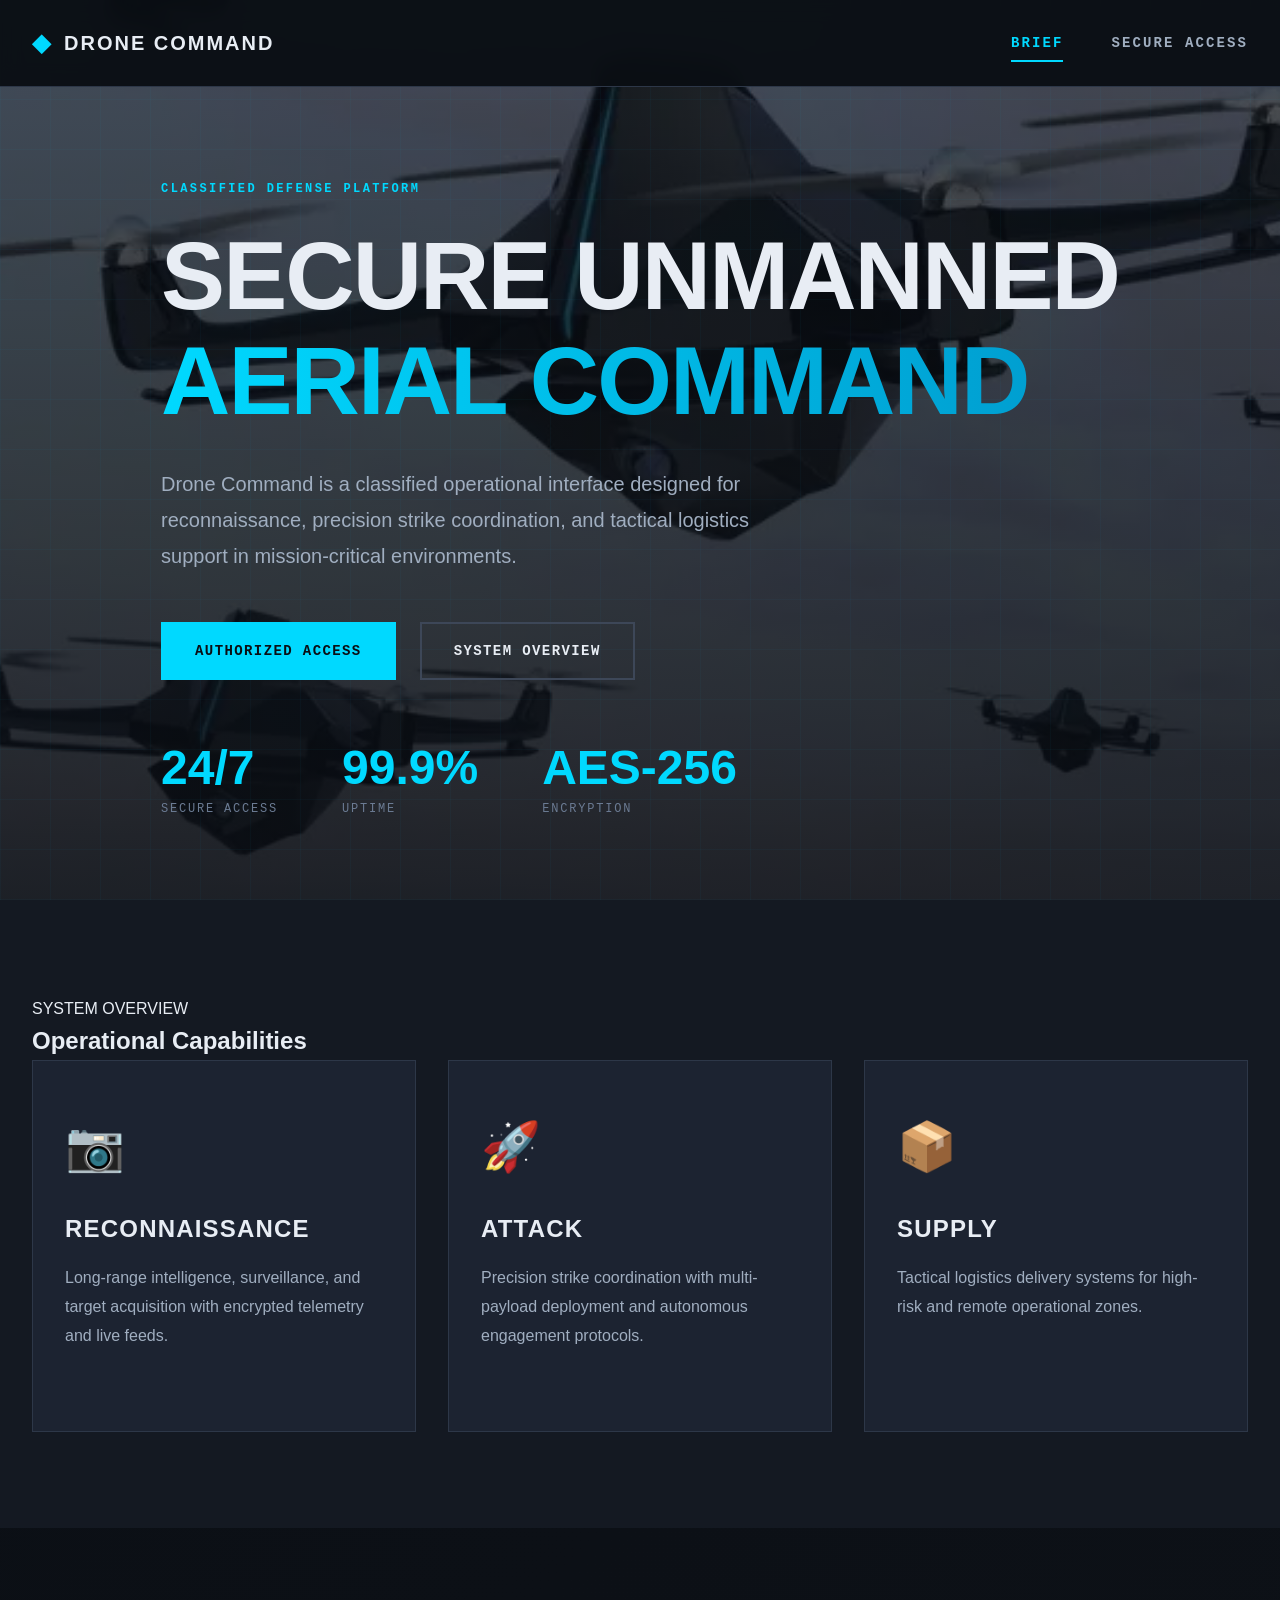
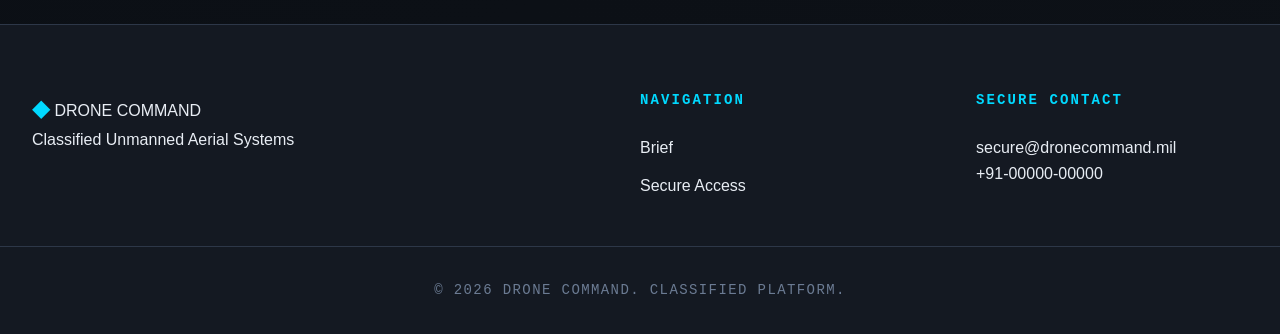
==== html/index.html @ 901214d2 "Intial UI/UX Design commit" ====
<!DOCTYPE html>
<html lang="en">
<head>
  <meta charset="UTF-8">
  <title>DRONE COMMAND – Military Drone Solutions</title>
  <link rel="stylesheet" href="../css/theme.css">
  <link rel="stylesheet" href="../css/home.css">

  <!-- Protection: redirect if not logged in -->
  <script>
    if (localStorage.getItem("isLoggedIn") !== "true") {
      window.location.replace("brief.html");
    }
  </script>
</head>
<body class="home-page">

<header class="main-nav">
  <div class="nav-container">
    <div class="logo">
      <span class="logo-icon">◆</span>
      <span class="logo-text">DRONE COMMAND</span>
    </div>
    <nav class="nav-links">
      <a href="index.html" class="active">HOME</a>
      <a href="recon.html">RECON</a>
      <a href="attack.html">ATTACK</a>
      <a href="supply.html">SUPPLY</a>
      <a href="#" class="logout" id="logoutBtn">LOGOUT</a>
    </nav>
  </div>
</header>

<section class="hero">
  <div class="hero-grid"></div>
  <div class="hero-content">
    <div class="hero-label"><br>ADVANCED UNMANNED SYSTEMS</div>
    <h1 class="hero-title">
      <span class="title-line">NEXT GENERATION</span>
      <span class="title-line highlight">AERIAL OPERATIONS</span>
    </h1>
    <p class="hero-subtitle">
      Strategic unmanned aerial systems engineered for reconnaissance,
      precision strike, and tactical logistics in critical operations.
    </p>
    <div class="hero-cta">
      <a href="recon.html" class="btn btn-primary">RECON SYSTEMS</a>
      <a href="attack.html" class="btn btn-secondary">ATTACK SYSTEMS</a>
    </div>
  </div>

  <div class="hero-stats">
    <div class="stat-item">
      <div class="stat-number">24/7</div>
      <div class="stat-label">OPERATIONAL</div>
    </div>
    <div class="stat-item">
      <div class="stat-number">98%</div>
      <div class="stat-label">MISSION SUCCESS</div>
    </div>
    <div class="stat-item">
      <div class="stat-number">50+</div>
      <div class="stat-label">ACTIVE UNITS</div>
    </div>
  </div>
</section>

<section class="capabilities">
  <div class="container">
    <div class="section-header">
      <div class="section-label">CORE CAPABILITIES</div>
      <h2 class="section-title">Mission-Critical Systems</h2>
    </div>

    <div class="capabilities-grid">
      <div class="capability-card">
        <div class="card-icon">📷</div>
        <h3 class="card-title">RECONNAISSANCE</h3>
        <p class="card-desc">
          Advanced surveillance and intelligence gathering with real-time data transmission.
        </p>
        <a href="recon.html" class="card-link">VIEW SYSTEMS →</a>
      </div>

      <div class="capability-card">
        <div class="card-icon">🚀</div>
        <h3 class="card-title">ATTACK</h3>
        <p class="card-desc">
          Precision strike platforms with autonomous targeting and multi-payload deployment.
        </p>
        <a href="attack.html" class="card-link">VIEW SYSTEMS →</a>
      </div>

      <div class="capability-card">
        <div class="card-icon">📦</div>
        <h3 class="card-title">SUPPLY</h3>
        <p class="card-desc">
          Tactical logistics drones for resupply in contested and remote environments.
        </p>
        <a href="supply.html" class="card-link">VIEW SYSTEMS →</a>
      </div>
    </div>
  </div>
</section>

<footer class="main-footer">
  <div class="container footer-content">
    <div class="footer-section">
      <div class="footer-logo">
        <span class="logo-icon">◆</span>
        <span class="logo-text">DRONE COMMAND</span>
      </div>
      <p class="footer-tagline">Advanced Unmanned Aerial Systems</p>
    </div>

    <div class="footer-section">
      <h4 class="footer-title">NAVIGATION</h4>
      <ul class="footer-links">
        <li><a href="index.html">Home</a></li>
        <li><a href="recon.html">Recon</a></li>
        <li><a href="attack.html">Attack</a></li>
        <li><a href="supply.html">Supply</a></li>
      </ul>
    </div>

    <div class="footer-section">
      <h4 class="footer-title">SECURE CONTACT</h4>
      <p class="footer-info">secure@dronecommand.mil</p>
      <p class="footer-info">+91-00000-00000</p>
    </div>
  </div>

  <div class="footer-bottom">
    <p>&copy; 2026 DRONE COMMAND. CLASSIFIED TECHNOLOGY.</p>
  </div>
</footer>

<script>
  document.getElementById("logoutBtn").addEventListener("click", function (e) {
    e.preventDefault();
    localStorage.removeItem("isLoggedIn");
    window.location.replace("brief.html");
  });
</script>

</body>
</html>
---- css/theme.css ----
/* ===================================
   DRONE COMMAND - THEME (Base Styles)
   Common styles used across all pages
   =================================== */

/* ============ CSS VARIABLES ============ */
:root {
  /* Base Colors */
  --bg-primary: #0a0e14;
  --bg-secondary: #141922;
  --bg-tertiary: #1c2331;

  /* Text Colors */
  --text-primary: #e8edf4;
  --text-secondary: #a0aec0;
  --text-muted: #6b7b93;

  /* Accent Colors */
  --accent-primary: #00d9ff;
  --accent-secondary: #0099cc;
  --accent-warning: #ff6b35;

  /* Page-Specific Accents */
  --recon-accent: #4ade80;
  --attack-accent: #f43f5e;
  --supply-accent: #fb923c;

  /* Border & Divider */
  --border-color: #2d3748;
  --border-accent: #3d4758;

  /* Shadows */
  --shadow-sm: 0 2px 8px rgba(0, 0, 0, 0.3);
  --shadow-md: 0 4px 16px rgba(0, 0, 0, 0.4);
  --shadow-lg: 0 8px 32px rgba(0, 0, 0, 0.5);
  --glow-accent: 0 0 20px rgba(0, 217, 255, 0.3);

  /* Typography */
  --font-primary: 'Orbitron', 'Rajdhani', sans-serif;
  --font-secondary: 'Space Mono', 'Courier New', monospace;
  --font-body: 'Inter', -apple-system, BlinkMacSystemFont, sans-serif;

  /* Spacing */
  --space-xs: 0.5rem;
  --space-sm: 1rem;
  --space-md: 2rem;
  --space-lg: 4rem;
  --space-xl: 6rem;
}

/* ============ GOOGLE FONTS ============ */
@import url('https://fonts.googleapis.com/css2?family=Orbitron:wght@400;500;700;900&family=Rajdhani:wght@300;400;500;600;700&family=Space+Mono:wght@400;700&family=Inter:wght@300;400;500;600&display=swap');

/* ============ RESET ============ */
* {
  margin: 0;
  padding: 0;
  box-sizing: border-box;
}

html {
  scroll-behavior: smooth;
}

body {
  font-family: var(--font-body);
  background: var(--bg-primary);
  color: var(--text-primary);
  line-height: 1.6;
  overflow-x: hidden;
  min-height: 100vh;
}

a {
  text-decoration: none;
  color: inherit;
  transition: all 0.3s ease;
}

button {
  font-family: inherit;
  cursor: pointer;
  border: none;
  background: none;
}

img {
  max-width: 100%;
  display: block;
}

/* ============ CONTAINER ============ */
.container {
  max-width: 1400px;
  margin: 0 auto;
  padding: 0 2rem;
}

/* ============ NAVIGATION ============ */
.main-nav {
  position: fixed;
  top: 0;
  left: 0;
  right: 0;
  background: rgba(10, 14, 20, 0.95);
  backdrop-filter: blur(10px);
  border-bottom: 1px solid var(--border-color);
  z-index: 1000;
  animation: slideDown 0.6s ease;
}

@keyframes slideDown {
  from { transform: translateY(-100%); opacity: 0; }
  to { transform: translateY(0); opacity: 1; }
}

.nav-container {
  max-width: 1400px;
  margin: 0 auto;
  padding: 1.5rem 2rem;
  display: flex;
  justify-content: space-between;
  align-items: center;
}

.logo {
  display: flex;
  align-items: center;
  gap: 0.75rem;
  font-family: var(--font-primary);
  font-weight: 700;
  font-size: 1.25rem;
  letter-spacing: 0.1em;
}

.logo-icon {
  color: var(--accent-primary);
  font-size: 1.5rem;
  animation: pulse 2s ease-in-out infinite;
}

@keyframes pulse {
  0%, 100% { opacity: 1; transform: scale(1); }
  50% { opacity: 0.7; transform: scale(1.1); }
}

.nav-links {
  display: flex;
  gap: 3rem;
}

.nav-links a {
  font-family: var(--font-secondary);
  font-size: 0.875rem;
  font-weight: 700;
  letter-spacing: 0.15em;
  color: var(--text-secondary);
  position: relative;
  padding: 0.5rem 0;
}

.nav-links a::after {
  content: '';
  position: absolute;
  bottom: 0;
  left: 0;
  width: 0;
  height: 2px;
  background: var(--accent-primary);
  transition: width 0.3s ease;
}

.nav-links a:hover,
.nav-links a.active {
  color: var(--accent-primary);
}

.nav-links a:hover::after,
.nav-links a.active::after {
  width: 100%;
}

/* ============ BUTTONS ============ */
.btn {
  display: inline-flex;
  align-items: center;
  gap: 0.75rem;
  padding: 1rem 2rem;
  font-family: var(--font-secondary);
  font-size: 0.875rem;
  font-weight: 700;
  letter-spacing: 0.1em;
  text-transform: uppercase;
  border: 2px solid;
  transition: all 0.3s ease;
  position: relative;
  overflow: hidden;
}

.btn-primary {
  background: var(--accent-primary);
  border-color: var(--accent-primary);
  color: var(--bg-primary);
}

.btn-primary:hover {
  background: transparent;
  color: var(--accent-primary);
  box-shadow: var(--glow-accent);
}

.btn-secondary {
  background: transparent;
  border-color: var(--border-accent);
  color: var(--text-primary);
}

.btn-secondary:hover {
  border-color: var(--accent-primary);
  color: var(--accent-primary);
}

.btn-full {
  width: 100%;
  justify-content: center;
}

/* ============ FOOTER ============ */
.main-footer {
  background: var(--bg-secondary);
  border-top: 1px solid var(--border-color);
  padding: 4rem 0 2rem;
  margin-top: var(--space-xl);
}

.footer-content {
  display: grid;
  grid-template-columns: 2fr 1fr 1fr;
  gap: 4rem;
  margin-bottom: 3rem;
}

.footer-title {
  font-family: var(--font-secondary);
  font-size: 0.875rem;
  font-weight: 700;
  letter-spacing: 0.15em;
  margin-bottom: 1.5rem;
  color: var(--accent-primary);
}

.footer-links {
  list-style: none;
  display: flex;
  flex-direction: column;
  gap: 0.75rem;
}

.footer-links a:hover {
  color: var(--accent-primary);
}

.footer-bottom {
  text-align: center;
  padding-top: 2rem;
  border-top: 1px solid var(--border-color);
  color: var(--text-muted);
  font-family: var(--font-secondary);
  font-size: 0.875rem;
  letter-spacing: 0.1em;
}

/* ============ RESPONSIVE ============ */
@media (max-width: 768px) {
  .nav-links { gap: 1.5rem; }
  .footer-content { grid-template-columns: 1fr; }
}

@media (max-width: 480px) {
  .container { padding: 0 1rem; }
  .nav-container { padding: 1rem; }
}
---- css/home.css ----
/* ===================================
   HOME PAGE STYLES
   =================================== */

.home-page {
  background: linear-gradient(135deg, var(--bg-primary) 0%, #0d1117 100%);
}

/* ============ HERO SECTION ============ */
.hero {
  position: relative;
  min-height: 100vh;
  display: flex;
  align-items: center;
  padding-top: 80px;
  overflow: hidden;

  /* Background image + dark overlay */
  background-image:
    linear-gradient(rgba(10, 14, 20, 0.7), rgba(10, 14, 20, 0.9)),
    url("../assets/bg-drone.png");
  background-size: cover;
  background-position: center;
  background-repeat: no-repeat;
}

.hero-grid {
  position: absolute;
  inset: 0;
  z-index: 1;
  background-image:
    linear-gradient(0deg, rgba(0, 194, 255, 0.03) 1px, transparent 1px),
    linear-gradient(90deg, rgba(0, 194, 255, 0.03) 1px, transparent 1px);
  background-size: 50px 50px;
  animation: gridMove 20s linear infinite;
}

@keyframes gridMove {
  0% { transform: translate(0, 0); }
  100% { transform: translate(50px, 50px); }
}

.hero-content {
  position: relative;
  z-index: 2;
  max-width: 1400px;
  margin: 0 auto;
  padding: 0 2rem;
  animation: fadeInUp 1s ease;
}

@keyframes fadeInUp {
  from { opacity: 0; transform: translateY(30px); }
  to { opacity: 1; transform: translateY(0); }
}

.hero-label {
  font-family: var(--font-secondary);
  font-size: 0.75rem;
  font-weight: 700;
  letter-spacing: 0.2em;
  color: var(--accent-primary);
  margin-bottom: 1.5rem;
  text-transform: uppercase;
}

.hero-title {
  font-family: var(--font-primary);
  font-size: clamp(3rem, 8vw, 6rem);
  font-weight: 900;
  line-height: 1.1;
  margin-bottom: 2rem;
  letter-spacing: -0.02em;
}

.title-line {
  display: block;
}

.title-line.highlight {
  background: linear-gradient(90deg, var(--accent-primary), var(--accent-secondary));
  -webkit-background-clip: text;
  -webkit-text-fill-color: transparent;
  background-clip: text;
}

.hero-subtitle {
  font-size: 1.25rem;
  color: var(--text-secondary);
  max-width: 600px;
  margin-bottom: 3rem;
  line-height: 1.8;
}

.hero-cta {
  display: flex;
  gap: 1.5rem;
  margin-bottom: 4rem;
}

.hero-stats {
  display: flex;
  gap: 4rem;
}

.stat-item {
  text-align: left;
}

.stat-number {
  font-family: var(--font-primary);
  font-size: 3rem;
  font-weight: 700;
  color: var(--accent-primary);
  line-height: 1;
  margin-bottom: 0.5rem;
}

.stat-label {
  font-family: var(--font-secondary);
  font-size: 0.75rem;
  letter-spacing: 0.15em;
  color: var(--text-muted);
  text-transform: uppercase;
}

/* ============ CAPABILITIES SECTION ============ */
.capabilities {
  padding: var(--space-xl) 0;
  background: var(--bg-secondary);
}

.capabilities-grid {
  display: grid;
  grid-template-columns: repeat(auto-fit, minmax(350px, 1fr));
  gap: 2rem;
}

.capability-card {
  background: var(--bg-tertiary);
  border: 1px solid var(--border-color);
  padding: 3rem 2rem;
  transition: all 0.3s ease;
  position: relative;
  overflow: hidden;
}

.capability-card::before {
  content: '';
  position: absolute;
  top: 0;
  left: 0;
  width: 100%;
  height: 4px;
  background: linear-gradient(90deg, var(--accent-primary), transparent);
  transform: scaleX(0);
  transition: transform 0.3s ease;
  transform-origin: left;
}

.capability-card:hover {
  border-color: var(--accent-primary);
  transform: translateY(-5px);
  box-shadow: var(--shadow-lg);
}

.capability-card:hover::before {
  transform: scaleX(1);
}

.card-icon {
  font-size: 3rem;
  color: var(--accent-primary);
  margin-bottom: 1.5rem;
}

.card-title {
  font-family: var(--font-primary);
  font-size: 1.5rem;
  font-weight: 700;
  margin-bottom: 1rem;
  letter-spacing: 0.05em;
}

.card-desc {
  color: var(--text-secondary);
  margin-bottom: 2rem;
  line-height: 1.8;
}

.card-link {
  font-family: var(--font-secondary);
  font-size: 0.875rem;
  font-weight: 700;
  letter-spacing: 0.1em;
  color: var(--accent-primary);
  display: inline-flex;
  align-items: center;
  gap: 0.5rem;
  transition: gap 0.3s ease;
}

.card-link:hover {
  gap: 1rem;
}

/* ============ RESPONSIVE ============ */
@media (max-width: 1024px) {
  .hero-stats {
    gap: 2rem;
  }
}

@media (max-width: 768px) {
  .hero-cta {
    flex-direction: column;
  }

  .hero-stats {
    flex-direction: column;
    gap: 2rem;
  }

  .capabilities-grid {
    grid-template-columns: 1fr;
  }
}
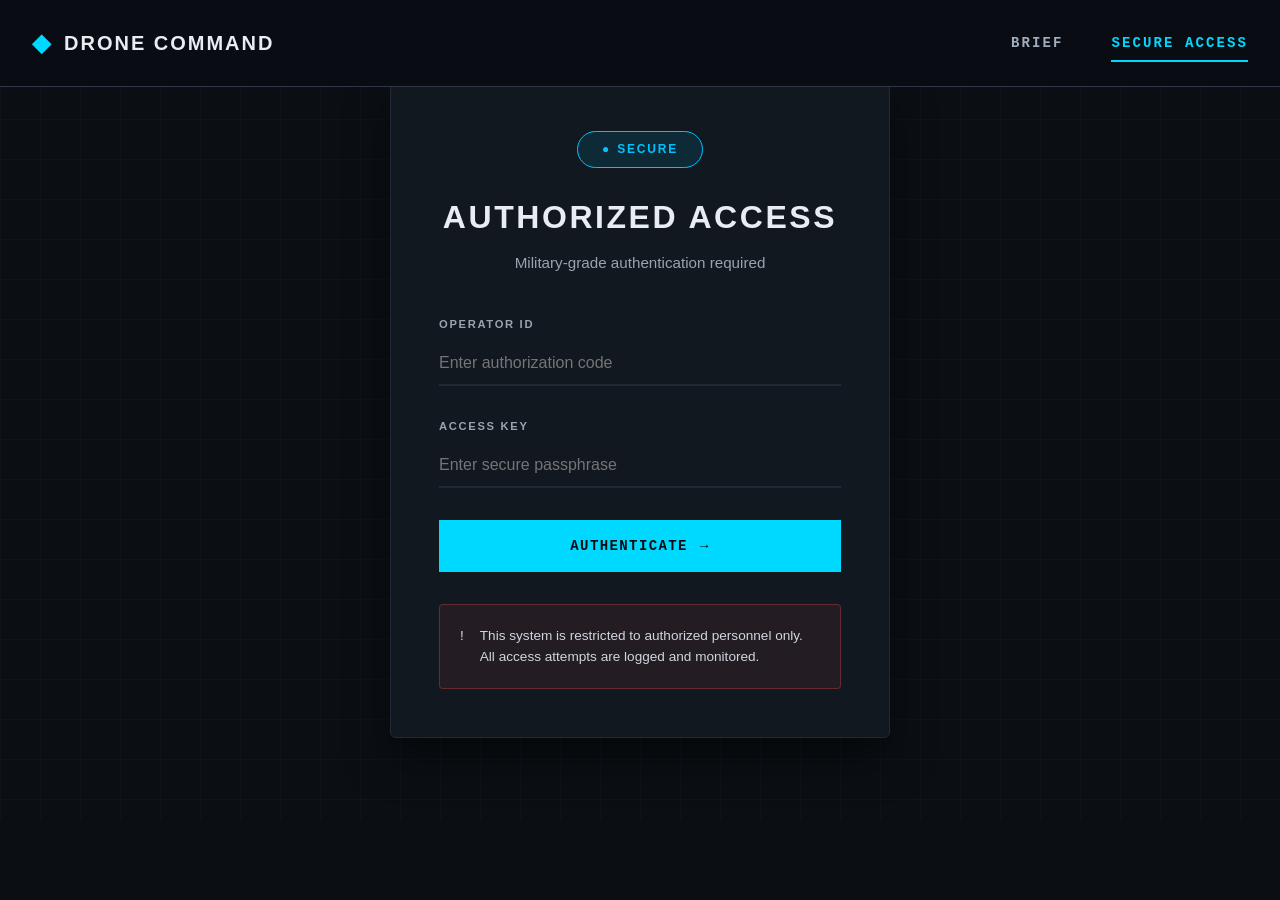
==== commit fe2f7800: "Basic Security Upgrades" ====
--- a/html/index.html
+++ b/html/index.html
@@ -9,7 +9,8 @@
   <!-- Protection: redirect if not logged in -->
   <script>
     if (localStorage.getItem("isLoggedIn") !== "true") {
-      window.location.replace("brief.html");
+      const here = window.location.pathname.split("/").pop() || "index.html";
+      window.location.replace(`login.html?next=${encodeURIComponent(here)}`);
     }
   </script>
 </head>
@@ -43,10 +44,6 @@
       Strategic unmanned aerial systems engineered for reconnaissance,
       precision strike, and tactical logistics in critical operations.
     </p>
-    <div class="hero-cta">
-      <a href="recon.html" class="btn btn-primary">RECON SYSTEMS</a>
-      <a href="attack.html" class="btn btn-secondary">ATTACK SYSTEMS</a>
-    </div>
   </div>
 
   <div class="hero-stats">
@@ -136,12 +133,23 @@
 </footer>
 
 <script>
-  document.getElementById("logoutBtn").addEventListener("click", function (e) {
+  document.getElementById("logoutBtn").addEventListener("click", async function (e) {
     e.preventDefault();
+    try {
+      await fetch("http://127.0.0.1:5000/logout", {
+        method: "POST",
+        credentials: "include",
+      });
+    } catch (err) {
+      console.error(err);
+    }
     localStorage.removeItem("isLoggedIn");
+    localStorage.removeItem("username");
+    localStorage.removeItem("full_name");
+    localStorage.removeItem("role");
     window.location.replace("brief.html");
   });
 </script>
 
 </body>
-</html>
+</html>
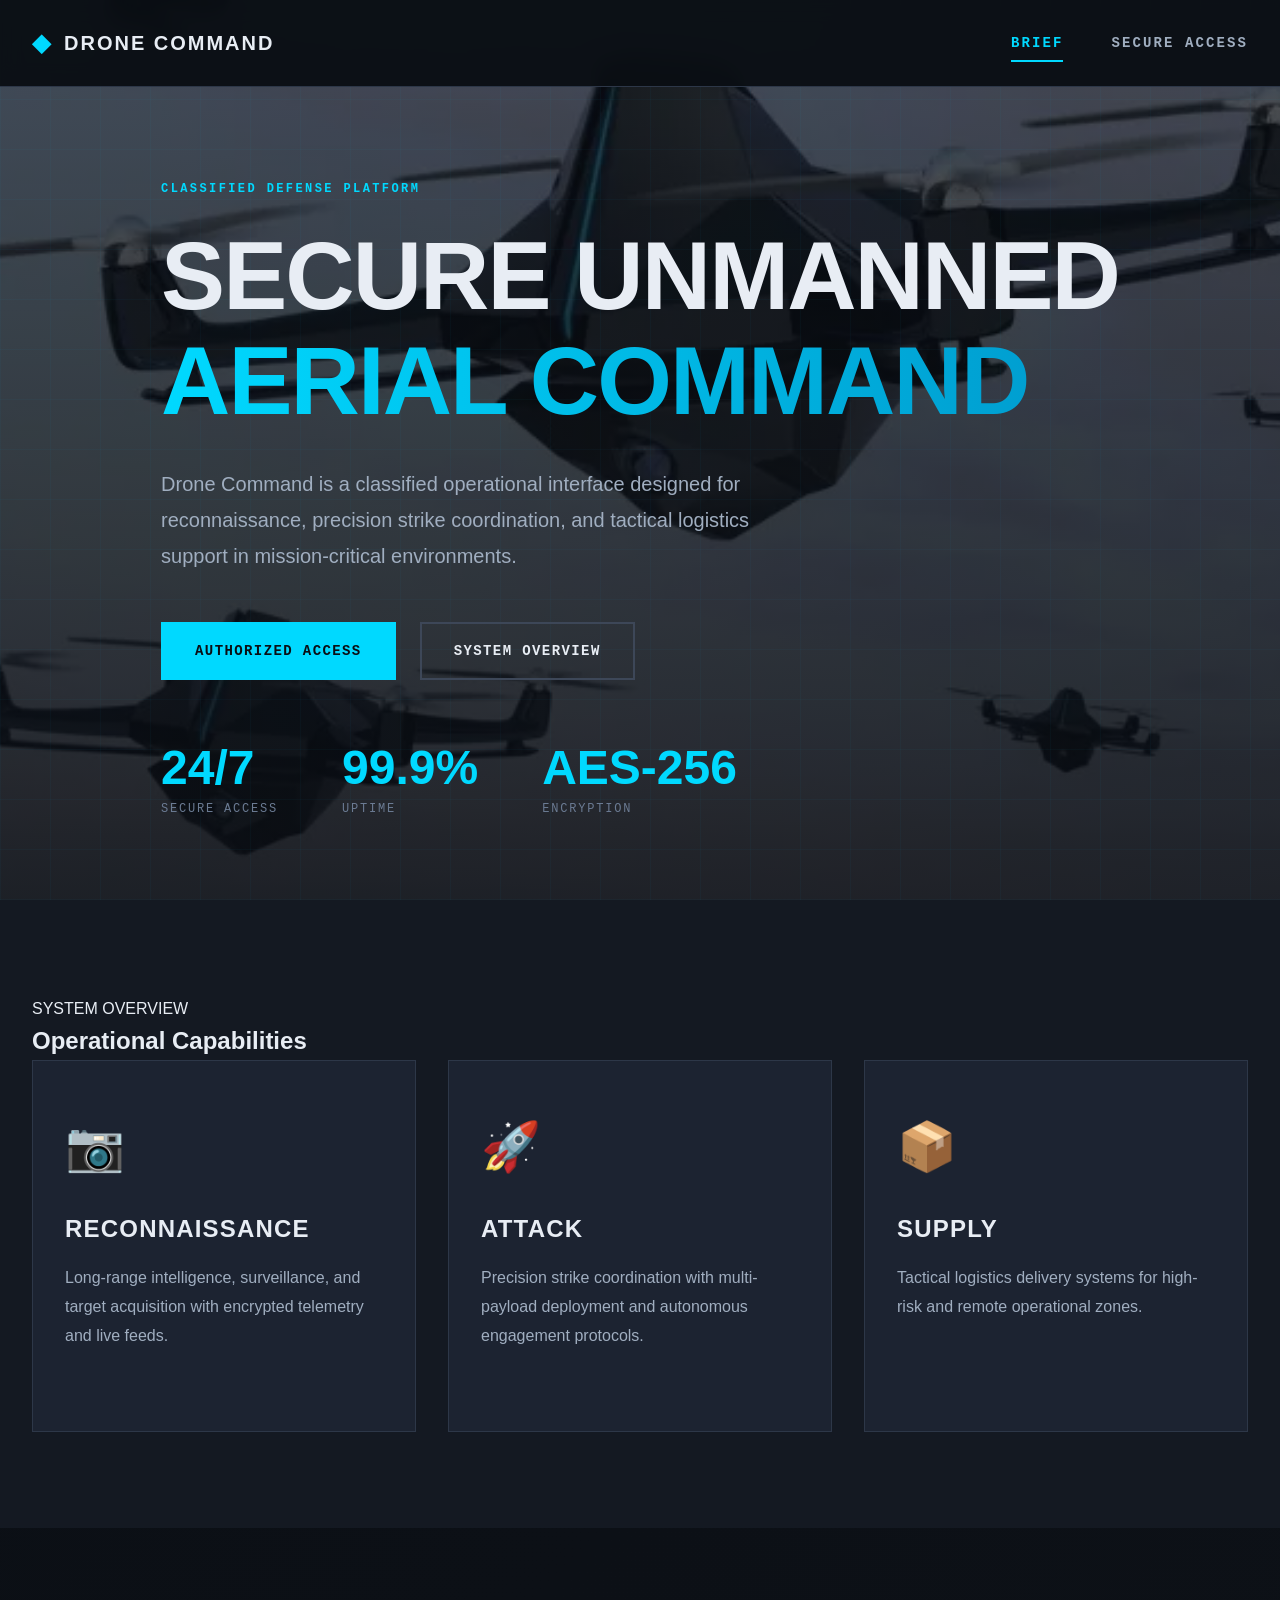
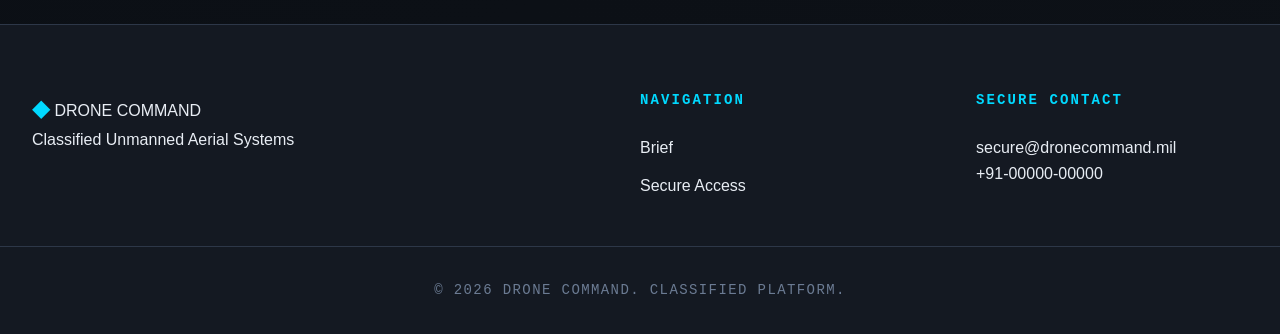
==== commit 0473aa4f: "Revert "Basic Security Upgrades" This reverts commit fe2f78000be083b5988ae28e451cfe306c96df45." ====
--- a/html/index.html
+++ b/html/index.html
@@ -9,8 +9,7 @@
   <!-- Protection: redirect if not logged in -->
   <script>
     if (localStorage.getItem("isLoggedIn") !== "true") {
-      const here = window.location.pathname.split("/").pop() || "index.html";
-      window.location.replace(`login.html?next=${encodeURIComponent(here)}`);
+      window.location.replace("brief.html");
     }
   </script>
 </head>
@@ -133,23 +132,12 @@
 </footer>
 
 <script>
-  document.getElementById("logoutBtn").addEventListener("click", async function (e) {
+  document.getElementById("logoutBtn").addEventListener("click", function (e) {
     e.preventDefault();
-    try {
-      await fetch("http://127.0.0.1:5000/logout", {
-        method: "POST",
-        credentials: "include",
-      });
-    } catch (err) {
-      console.error(err);
-    }
     localStorage.removeItem("isLoggedIn");
-    localStorage.removeItem("username");
-    localStorage.removeItem("full_name");
-    localStorage.removeItem("role");
     window.location.replace("brief.html");
   });
 </script>
 
 </body>
-</html>+</html>
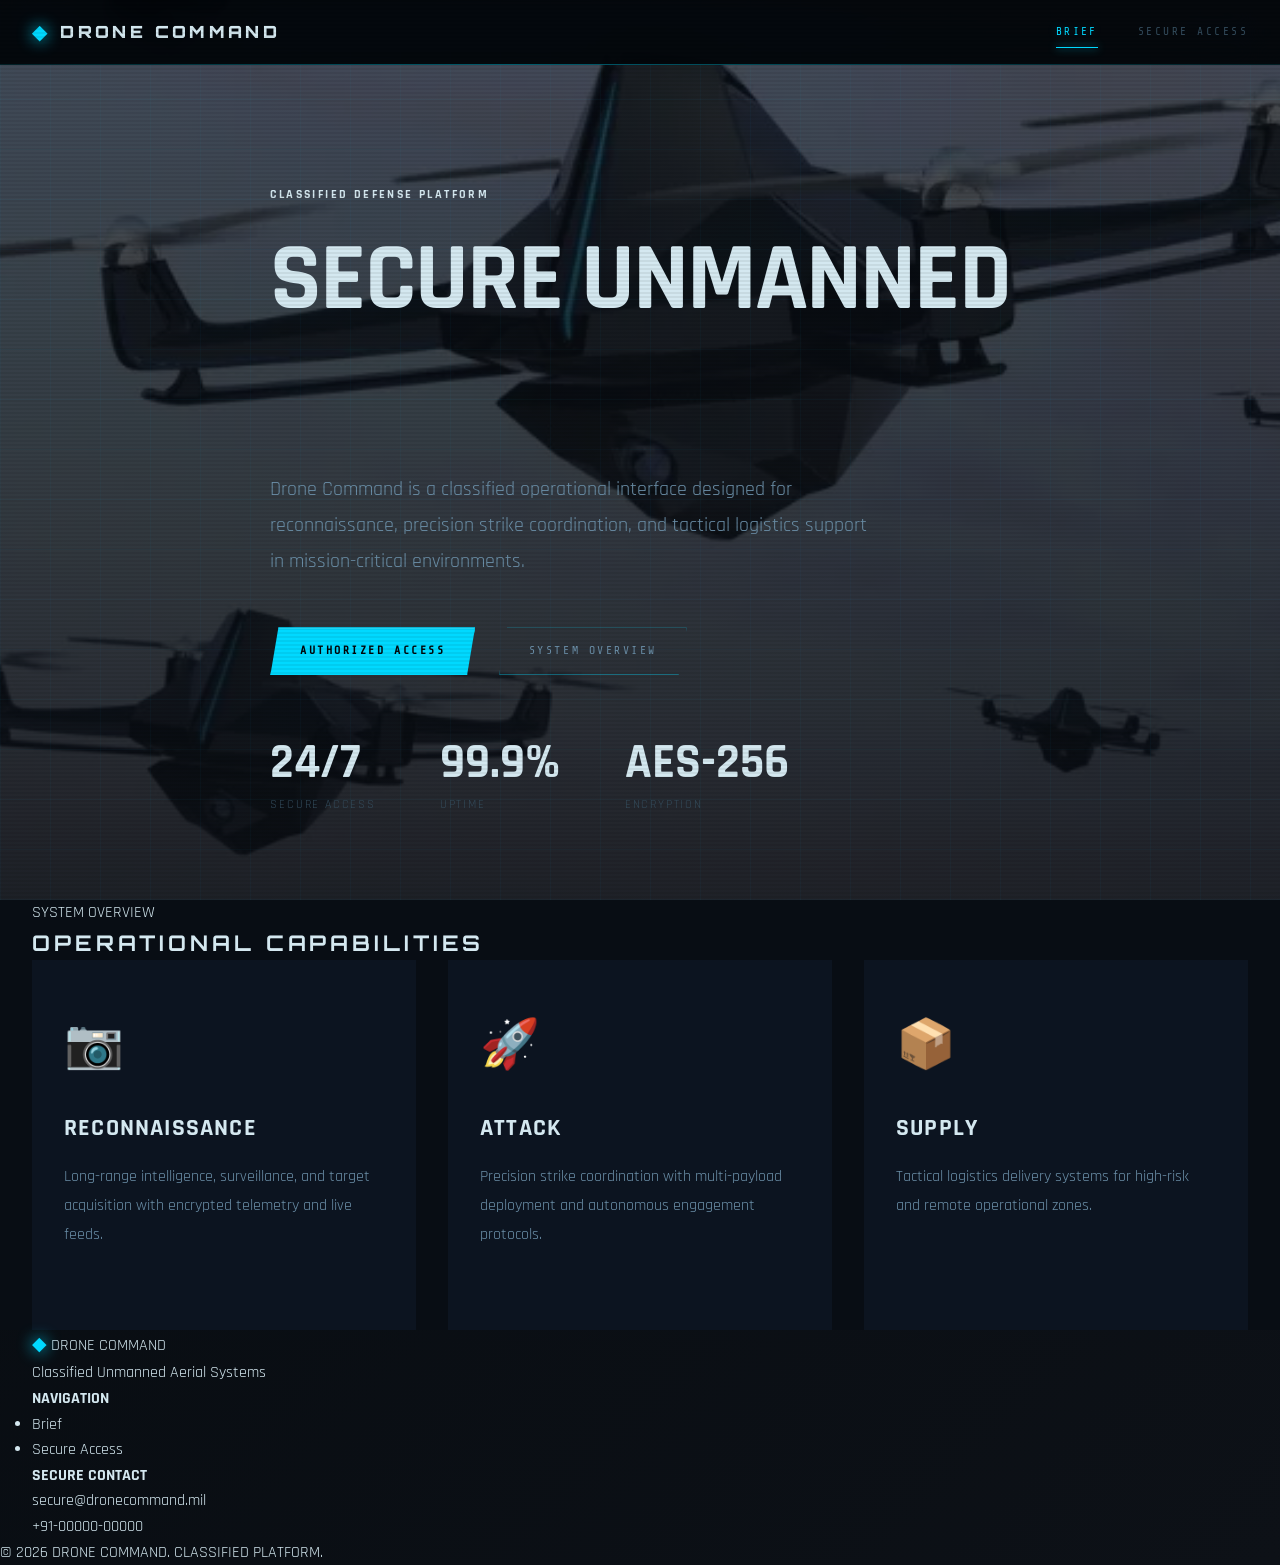
==== commit 66445fc3: "God tier UI/UX changes" ====
--- a/html/index.html
+++ b/html/index.html
@@ -100,25 +100,6 @@
 </section>
 
 <footer class="main-footer">
-  <div class="container footer-content">
-    <div class="footer-section">
-      <div class="footer-logo">
-        <span class="logo-icon">◆</span>
-        <span class="logo-text">DRONE COMMAND</span>
-      </div>
-      <p class="footer-tagline">Advanced Unmanned Aerial Systems</p>
-    </div>
-
-    <div class="footer-section">
-      <h4 class="footer-title">NAVIGATION</h4>
-      <ul class="footer-links">
-        <li><a href="index.html">Home</a></li>
-        <li><a href="recon.html">Recon</a></li>
-        <li><a href="attack.html">Attack</a></li>
-        <li><a href="supply.html">Supply</a></li>
-      </ul>
-    </div>
-
     <div class="footer-section">
       <h4 class="footer-title">SECURE CONTACT</h4>
       <p class="footer-info">secure@dronecommand.mil</p>
--- a/css/theme.css
+++ b/css/theme.css
@@ -1,282 +1,156 @@
-/* ===================================
-   DRONE COMMAND - THEME (Base Styles)
-   Common styles used across all pages
-   =================================== */
+@import url('https://fonts.googleapis.com/css2?family=Orbitron:wght@400;500;700;900&family=Rajdhani:wght@300;400;500;600;700&family=Space+Mono:ital,wght@0,400;0,700;1,400&family=Share+Tech+Mono&display=swap');
 
-/* ============ CSS VARIABLES ============ */
 :root {
-  /* Base Colors */
-  --bg-primary: #0a0e14;
-  --bg-secondary: #141922;
-  --bg-tertiary: #1c2331;
-
-  /* Text Colors */
-  --text-primary: #e8edf4;
-  --text-secondary: #a0aec0;
-  --text-muted: #6b7b93;
-
-  /* Accent Colors */
-  --accent-primary: #00d9ff;
-  --accent-secondary: #0099cc;
-  --accent-warning: #ff6b35;
-
-  /* Page-Specific Accents */
-  --recon-accent: #4ade80;
-  --attack-accent: #f43f5e;
-  --supply-accent: #fb923c;
-
-  /* Border & Divider */
-  --border-color: #2d3748;
-  --border-accent: #3d4758;
-
-  /* Shadows */
-  --shadow-sm: 0 2px 8px rgba(0, 0, 0, 0.3);
-  --shadow-md: 0 4px 16px rgba(0, 0, 0, 0.4);
-  --shadow-lg: 0 8px 32px rgba(0, 0, 0, 0.5);
-  --glow-accent: 0 0 20px rgba(0, 217, 255, 0.3);
-
-  /* Typography */
-  --font-primary: 'Orbitron', 'Rajdhani', sans-serif;
-  --font-secondary: 'Space Mono', 'Courier New', monospace;
-  --font-body: 'Inter', -apple-system, BlinkMacSystemFont, sans-serif;
-
-  /* Spacing */
-  --space-xs: 0.5rem;
-  --space-sm: 1rem;
-  --space-md: 2rem;
-  --space-lg: 4rem;
-  --space-xl: 6rem;
+  --bg-void:       #020508;
+  --bg-primary:    #050a0f;
+  --bg-secondary:  #080d14;
+  --bg-tertiary:   #0c1420;
+  --bg-glass:      rgba(8,13,20,0.85);
+  --text-primary:  #d4e8f0;
+  --text-secondary:#6b8fa8;
+  --text-muted:    #344d5e;
+  --cyan:          #00d9ff;
+  --cyan-dim:      #007a9e;
+  --cyan-glow:     rgba(0,217,255,0.25);
+  --cyan-trace:    rgba(0,217,255,0.06);
+  --recon-accent:  #00ff88;
+  --recon-dim:     #006633;
+  --recon-glow:    rgba(0,255,136,0.2);
+  --attack-accent: #ff1f4b;
+  --attack-dim:    #7a0020;
+  --attack-glow:   rgba(255,31,75,0.2);
+  --supply-accent: #ff8c00;
+  --supply-dim:    #7a3d00;
+  --supply-glow:   rgba(255,140,0,0.2);
+  --border:        rgba(0,217,255,0.12);
+  --border-bright: rgba(0,217,255,0.35);
+  --font-hud:    'Share Tech Mono','Courier New',monospace;
+  --font-title:  'Orbitron',sans-serif;
+  --font-body:   'Rajdhani',sans-serif;
+  --font-mono:   'Space Mono',monospace;
 }
 
-/* ============ GOOGLE FONTS ============ */
-@import url('https://fonts.googleapis.com/css2?family=Orbitron:wght@400;500;700;900&family=Rajdhani:wght@300;400;500;600;700&family=Space+Mono:wght@400;700&family=Inter:wght@300;400;500;600&display=swap');
-
-/* ============ RESET ============ */
-* {
-  margin: 0;
-  padding: 0;
-  box-sizing: border-box;
-}
-
-html {
-  scroll-behavior: smooth;
-}
+*,*::before,*::after{margin:0;padding:0;box-sizing:border-box;}
+html{scroll-behavior:smooth;}
 
 body {
   font-family: var(--font-body);
-  background: var(--bg-primary);
+  background: var(--bg-void);
   color: var(--text-primary);
   line-height: 1.6;
   overflow-x: hidden;
   min-height: 100vh;
 }
 
-a {
-  text-decoration: none;
-  color: inherit;
-  transition: all 0.3s ease;
+body::after {
+  content:'';
+  position:fixed;inset:0;z-index:9997;pointer-events:none;
+  background:repeating-linear-gradient(0deg,transparent,transparent 2px,rgba(0,0,0,0.06) 2px,rgba(0,0,0,0.06) 4px);
 }
 
-button {
-  font-family: inherit;
-  cursor: pointer;
-  border: none;
-  background: none;
+a{text-decoration:none;color:inherit;transition:all 0.25s ease;}
+button{font-family:inherit;cursor:pointer;border:none;background:none;}
+img{max-width:100%;display:block;}
+input,select{font-family:inherit;}
+
+.container{max-width:1400px;margin:0 auto;padding:0 2rem;}
+
+.main-nav {
+  position:fixed;top:0;left:0;right:0;z-index:1000;
+  background:rgba(2,5,8,0.94);
+  backdrop-filter:blur(20px) saturate(180%);
+  border-bottom:1px solid var(--border);
+  animation:navDrop 0.8s cubic-bezier(0.16,1,0.3,1);
+}
+.main-nav::after {
+  content:'';position:absolute;bottom:-1px;left:0;right:0;height:1px;
+  background:linear-gradient(90deg,transparent,var(--cyan) 40%,transparent);
+  opacity:0.35;
+}
+@keyframes navDrop{from{transform:translateY(-110%);opacity:0;}to{transform:translateY(0);opacity:1;}}
+
+.nav-container {
+  max-width:1400px;margin:0 auto;padding:0 2rem;height:64px;
+  display:flex;justify-content:space-between;align-items:center;
+}
+.logo {
+  display:flex;align-items:center;gap:10px;
+  font-family:var(--font-title);font-weight:900;font-size:1.05rem;
+  letter-spacing:0.2em;color:var(--text-primary);
+}
+.logo-icon {
+  color:var(--cyan);font-size:1.2rem;
+  filter:drop-shadow(0 0 8px var(--cyan));
+  animation:logoPulse 3s ease-in-out infinite;
+}
+@keyframes logoPulse{
+  0%,100%{filter:drop-shadow(0 0 8px var(--cyan));opacity:1;}
+  50%{filter:drop-shadow(0 0 18px var(--cyan));opacity:0.75;}
+}
+.nav-links{display:flex;gap:2.5rem;align-items:center;}
+.nav-links a {
+  font-family:var(--font-hud);font-size:0.7rem;letter-spacing:0.22em;
+  color:var(--text-muted);padding:0.3rem 0;position:relative;text-transform:uppercase;
+  transition:color 0.2s;
+}
+.nav-links a::after {
+  content:'';position:absolute;bottom:-2px;left:0;
+  width:0;height:1px;background:var(--cyan);
+  box-shadow:0 0 8px var(--cyan);transition:width 0.3s ease;
+}
+.nav-links a:hover,.nav-links a.active{color:var(--cyan);text-shadow:0 0 10px var(--cyan-glow);}
+.nav-links a:hover::after,.nav-links a.active::after{width:100%;}
+
+.section-title,.futuristic {
+  font-family:var(--font-title);font-size:clamp(1rem,2.5vw,1.35rem);
+  font-weight:700;letter-spacing:0.18em;text-transform:uppercase;
 }
 
-img {
-  max-width: 100%;
-  display: block;
+.btn {
+  display:inline-flex;align-items:center;gap:0.6rem;
+  padding:0.85rem 1.8rem;font-family:var(--font-hud);
+  font-size:0.72rem;letter-spacing:0.22em;text-transform:uppercase;
+  border:1px solid;position:relative;overflow:hidden;
+  transition:all 0.3s ease;
+  clip-path:polygon(8px 0%,100% 0%,calc(100% - 8px) 100%,0% 100%);
 }
+.btn-primary {
+  background:var(--cyan);border-color:var(--cyan);color:var(--bg-void);font-weight:700;
+  box-shadow:0 0 20px rgba(0,217,255,0.3),inset 0 1px 0 rgba(255,255,255,0.15);
+}
+.btn-primary:hover {
+  background:transparent;color:var(--cyan);
+  box-shadow:0 0 30px rgba(0,217,255,0.5),0 0 60px rgba(0,217,255,0.15);
+}
+.btn-secondary{background:transparent;border-color:var(--border-bright);color:var(--text-secondary);}
+.btn-secondary:hover{border-color:var(--cyan);color:var(--cyan);box-shadow:0 0 16px var(--cyan-glow);}
+.btn-full{width:100%;justify-content:center;}
 
-/* ============ CONTAINER ============ */
-.container {
-  max-width: 1400px;
-  margin: 0 auto;
-  padding: 0 2rem;
+.mission-form input,.mission-form select {
+  background:rgba(0,217,255,0.02);border:1px solid rgba(0,217,255,0.14);
+  color:var(--text-primary);padding:0.85rem 1rem;
+  font-family:var(--font-hud);font-size:0.78rem;letter-spacing:0.06em;
+  outline:none;width:100%;transition:border-color 0.2s,box-shadow 0.2s;
+  clip-path:polygon(6px 0,100% 0,calc(100% - 6px) 100%,0 100%);
 }
+.mission-form input::placeholder{color:var(--text-muted);}
+.mission-form select option{background:var(--bg-secondary);}
 
-/* ============ NAVIGATION ============ */
-.main-nav {
-  position: fixed;
-  top: 0;
-  left: 0;
-  right: 0;
-  background: rgba(10, 14, 20, 0.95);
-  backdrop-filter: blur(10px);
-  border-bottom: 1px solid var(--border-color);
-  z-index: 1000;
-  animation: slideDown 0.6s ease;
+.spec-row {
+  display:grid;grid-template-columns:auto 1fr auto;
+  gap:0.75rem;align-items:center;padding:0.55rem 0;
+  border-bottom:1px solid rgba(255,255,255,0.03);
 }
+.spec-row:last-child{border-bottom:none;}
+.spec-name{font-family:var(--font-hud);font-size:0.67rem;letter-spacing:0.18em;color:var(--text-muted);text-transform:uppercase;white-space:nowrap;}
+.spec-val{font-family:var(--font-hud);font-size:0.8rem;color:var(--text-primary);text-align:right;letter-spacing:0.06em;}
+.spec-dots,.recon-spec-dots,.supply-spec-dots{height:1px;background:repeating-linear-gradient(90deg,var(--border) 0 3px,transparent 3px 7px);}
 
-@keyframes slideDown {
-  from { transform: translateY(-100%); opacity: 0; }
-  to { transform: translateY(0); opacity: 1; }
-}
+.systems-header{display:flex;gap:1.5rem;align-items:center;margin-bottom:2.5rem;}
+.header-line,.recon-header-line,.supply-header-line{flex:1;height:1px;opacity:0.3;}
+.header-line{background:linear-gradient(90deg,var(--attack-accent),transparent);}
+.recon-header-line{background:linear-gradient(90deg,var(--recon-accent),transparent);}
+.supply-header-line{background:linear-gradient(90deg,var(--supply-accent),transparent);}
 
-.nav-container {
-  max-width: 1400px;
-  margin: 0 auto;
-  padding: 1.5rem 2rem;
-  display: flex;
-  justify-content: space-between;
-  align-items: center;
-}
-
-.logo {
-  display: flex;
-  align-items: center;
-  gap: 0.75rem;
-  font-family: var(--font-primary);
-  font-weight: 700;
-  font-size: 1.25rem;
-  letter-spacing: 0.1em;
-}
-
-.logo-icon {
-  color: var(--accent-primary);
-  font-size: 1.5rem;
-  animation: pulse 2s ease-in-out infinite;
-}
-
-@keyframes pulse {
-  0%, 100% { opacity: 1; transform: scale(1); }
-  50% { opacity: 0.7; transform: scale(1.1); }
-}
-
-.nav-links {
-  display: flex;
-  gap: 3rem;
-}
-
-.nav-links a {
-  font-family: var(--font-secondary);
-  font-size: 0.875rem;
-  font-weight: 700;
-  letter-spacing: 0.15em;
-  color: var(--text-secondary);
-  position: relative;
-  padding: 0.5rem 0;
-}
-
-.nav-links a::after {
-  content: '';
-  position: absolute;
-  bottom: 0;
-  left: 0;
-  width: 0;
-  height: 2px;
-  background: var(--accent-primary);
-  transition: width 0.3s ease;
-}
-
-.nav-links a:hover,
-.nav-links a.active {
-  color: var(--accent-primary);
-}
-
-.nav-links a:hover::after,
-.nav-links a.active::after {
-  width: 100%;
-}
-
-/* ============ BUTTONS ============ */
-.btn {
-  display: inline-flex;
-  align-items: center;
-  gap: 0.75rem;
-  padding: 1rem 2rem;
-  font-family: var(--font-secondary);
-  font-size: 0.875rem;
-  font-weight: 700;
-  letter-spacing: 0.1em;
-  text-transform: uppercase;
-  border: 2px solid;
-  transition: all 0.3s ease;
-  position: relative;
-  overflow: hidden;
-}
-
-.btn-primary {
-  background: var(--accent-primary);
-  border-color: var(--accent-primary);
-  color: var(--bg-primary);
-}
-
-.btn-primary:hover {
-  background: transparent;
-  color: var(--accent-primary);
-  box-shadow: var(--glow-accent);
-}
-
-.btn-secondary {
-  background: transparent;
-  border-color: var(--border-accent);
-  color: var(--text-primary);
-}
-
-.btn-secondary:hover {
-  border-color: var(--accent-primary);
-  color: var(--accent-primary);
-}
-
-.btn-full {
-  width: 100%;
-  justify-content: center;
-}
-
-/* ============ FOOTER ============ */
-.main-footer {
-  background: var(--bg-secondary);
-  border-top: 1px solid var(--border-color);
-  padding: 4rem 0 2rem;
-  margin-top: var(--space-xl);
-}
-
-.footer-content {
-  display: grid;
-  grid-template-columns: 2fr 1fr 1fr;
-  gap: 4rem;
-  margin-bottom: 3rem;
-}
-
-.footer-title {
-  font-family: var(--font-secondary);
-  font-size: 0.875rem;
-  font-weight: 700;
-  letter-spacing: 0.15em;
-  margin-bottom: 1.5rem;
-  color: var(--accent-primary);
-}
-
-.footer-links {
-  list-style: none;
-  display: flex;
-  flex-direction: column;
-  gap: 0.75rem;
-}
-
-.footer-links a:hover {
-  color: var(--accent-primary);
-}
-
-.footer-bottom {
-  text-align: center;
-  padding-top: 2rem;
-  border-top: 1px solid var(--border-color);
-  color: var(--text-muted);
-  font-family: var(--font-secondary);
-  font-size: 0.875rem;
-  letter-spacing: 0.1em;
-}
-
-/* ============ RESPONSIVE ============ */
-@media (max-width: 768px) {
-  .nav-links { gap: 1.5rem; }
-  .footer-content { grid-template-columns: 1fr; }
-}
-
-@media (max-width: 480px) {
-  .container { padding: 0 1rem; }
-  .nav-container { padding: 1rem; }
-}
+@media(max-width:768px){.nav-links{gap:1.2rem;}.nav-links a{font-size:0.63rem;}.container{padding:0 1rem;}}
+@media(max-width:480px){.nav-container{padding:0 1rem;}.logo-text{font-size:0.85rem;}}
--- a/css/home.css
+++ b/css/home.css
@@ -1,227 +1,141 @@
-/* ===================================
-   HOME PAGE STYLES
-   =================================== */
+.home-page{background:var(--bg-void);}
 
-.home-page {
-  background: linear-gradient(135deg, var(--bg-primary) 0%, #0d1117 100%);
+.hero{
+  position:relative;min-height:100vh;display:flex;align-items:center;
+  padding-top:64px;overflow:hidden;
+  background-image:
+    linear-gradient(to bottom,rgba(2,5,8,0.55) 0%,rgba(2,5,8,0.85) 60%,rgba(2,5,8,1) 100%),
+    url('../assets/bg-drone.png');
+  background-size:cover;background-position:center;background-repeat:no-repeat;
 }
 
-/* ============ HERO SECTION ============ */
-.hero {
-  position: relative;
-  min-height: 100vh;
-  display: flex;
-  align-items: center;
-  padding-top: 80px;
-  overflow: hidden;
+.hero-grid{
+  position:absolute;inset:0;z-index:1;
+  background-image:
+    linear-gradient(0deg,rgba(0,217,255,0.04) 1px,transparent 1px),
+    linear-gradient(90deg,rgba(0,217,255,0.04) 1px,transparent 1px);
+  background-size:60px 60px;
+  animation:gridDrift 25s linear infinite;
+}
+@keyframes gridDrift{0%{transform:translate(0,0);}100%{transform:translate(60px,60px);}}
 
-  /* Background image + dark overlay */
-  background-image:
-    linear-gradient(rgba(10, 14, 20, 0.7), rgba(10, 14, 20, 0.9)),
-    url("../assets/bg-drone.png");
-  background-size: cover;
-  background-position: center;
-  background-repeat: no-repeat;
+.hero::before{
+  content:'';position:absolute;inset:0;z-index:1;
+  background:radial-gradient(ellipse 80% 80% at 50% 50%,transparent 40%,rgba(2,5,8,0.6) 100%);
+}
+.hero::after{
+  content:'';position:absolute;top:80px;left:2rem;width:50px;height:50px;z-index:2;
+  border-top:1px solid var(--cyan);border-left:1px solid var(--cyan);opacity:0.4;
 }
 
-.hero-grid {
-  position: absolute;
-  inset: 0;
-  z-index: 1;
-  background-image:
-    linear-gradient(0deg, rgba(0, 194, 255, 0.03) 1px, transparent 1px),
-    linear-gradient(90deg, rgba(0, 194, 255, 0.03) 1px, transparent 1px);
-  background-size: 50px 50px;
-  animation: gridMove 20s linear infinite;
+.hero-content{
+  position:relative;z-index:2;
+  max-width:1400px;margin:0 auto;padding:0 2rem;
+  animation:heroIn 1.2s cubic-bezier(0.16,1,0.3,1);
+}
+@keyframes heroIn{from{opacity:0;transform:translateY(40px);}to{opacity:1;transform:translateY(0);}}
+
+.hero-label{
+  font-family:var(--font-hud);font-size:0.7rem;letter-spacing:0.35em;
+  color:var(--cyan);margin-bottom:2rem;text-transform:uppercase;
+  display:flex;align-items:center;gap:1rem;
+}
+.hero-label::before{content:'';width:30px;height:1px;background:var(--cyan);flex-shrink:0;}
+
+.hero-title{
+  font-family:var(--font-title);font-size:clamp(3rem,9vw,7rem);
+  font-weight:900;line-height:1.0;margin-bottom:2rem;letter-spacing:-0.01em;
+}
+.title-line{display:block;}
+.title-line.highlight{
+  background:linear-gradient(90deg,var(--cyan) 0%,#0099cc 50%,var(--cyan) 100%);
+  background-size:200% auto;
+  -webkit-background-clip:text;-webkit-text-fill-color:transparent;background-clip:text;
+  filter:drop-shadow(0 0 30px rgba(0,217,255,0.4));
+  animation:shimmer 4s linear infinite;
+}
+@keyframes shimmer{to{background-position:200% center;}}
+
+.hero-subtitle{
+  font-size:1.15rem;color:var(--text-secondary);
+  max-width:560px;margin-bottom:3rem;line-height:1.9;
 }
 
-@keyframes gridMove {
-  0% { transform: translate(0, 0); }
-  100% { transform: translate(50px, 50px); }
+.hero-cta{display:flex;gap:1.5rem;margin-bottom:5rem;}
+
+.hero-stats{
+  display:flex;gap:4rem;
+  padding-top:2rem;border-top:1px solid var(--border);
+}
+.stat-item{text-align:left;}
+.stat-number{
+  font-family:var(--font-title);font-size:2.8rem;font-weight:900;
+  color:var(--cyan);line-height:1;margin-bottom:0.4rem;
+  filter:drop-shadow(0 0 15px rgba(0,217,255,0.4));
+}
+.stat-label{font-family:var(--font-hud);font-size:0.65rem;letter-spacing:0.2em;color:var(--text-muted);text-transform:uppercase;}
+
+.capabilities{
+  padding:8rem 0;
+  background:linear-gradient(180deg,var(--bg-void) 0%,var(--bg-secondary) 30%,var(--bg-secondary) 70%,var(--bg-void) 100%);
+  position:relative;
+}
+.capabilities::before{
+  content:'';position:absolute;top:0;left:0;right:0;height:1px;
+  background:linear-gradient(90deg,transparent,var(--cyan) 50%,transparent);opacity:0.2;
 }
 
-.hero-content {
-  position: relative;
-  z-index: 2;
-  max-width: 1400px;
-  margin: 0 auto;
-  padding: 0 2rem;
-  animation: fadeInUp 1s ease;
+.capabilities-grid{
+  display:grid;grid-template-columns:repeat(auto-fit,minmax(320px,1fr));
+  gap:1.5rem;margin-top:3rem;
 }
 
-@keyframes fadeInUp {
-  from { opacity: 0; transform: translateY(30px); }
-  to { opacity: 1; transform: translateY(0); }
+.capability-card{
+  background:rgba(12,20,32,0.6);border:1px solid var(--border);
+  padding:2.5rem 2rem;position:relative;overflow:hidden;
+  transition:transform 0.35s,border-color 0.35s,box-shadow 0.35s;
+  clip-path:polygon(0 0,calc(100% - 16px) 0,100% 16px,100% 100%,16px 100%,0 calc(100% - 16px));
 }
+.capability-card::before{
+  content:'';position:absolute;top:0;left:0;right:0;height:2px;
+  background:linear-gradient(90deg,var(--cyan),transparent);
+  transform:scaleX(0);transform-origin:left;transition:transform 0.4s ease;
+}
+.capability-card::after{
+  content:'';position:absolute;top:0;right:0;width:16px;height:16px;
+  background:var(--border-bright);clip-path:polygon(100% 0,0 0,100% 100%);
+  opacity:0.5;transition:opacity 0.3s;
+}
+.capability-card:hover{
+  transform:translateY(-6px);border-color:var(--border-bright);
+  box-shadow:0 0 40px var(--cyan-glow),0 20px 40px rgba(0,0,0,0.5);
+}
+.capability-card:hover::before{transform:scaleX(1);}
+.capability-card:hover::after{opacity:1;background:var(--cyan);}
 
-.hero-label {
-  font-family: var(--font-secondary);
-  font-size: 0.75rem;
-  font-weight: 700;
-  letter-spacing: 0.2em;
-  color: var(--accent-primary);
-  margin-bottom: 1.5rem;
-  text-transform: uppercase;
+.capability-card:nth-child(1)::before{background:linear-gradient(90deg,var(--recon-accent),transparent);}
+.capability-card:nth-child(1):hover{box-shadow:0 0 40px var(--recon-glow),0 20px 40px rgba(0,0,0,0.5);}
+.capability-card:nth-child(2)::before{background:linear-gradient(90deg,var(--attack-accent),transparent);}
+.capability-card:nth-child(2):hover{box-shadow:0 0 40px var(--attack-glow),0 20px 40px rgba(0,0,0,0.5);}
+.capability-card:nth-child(3)::before{background:linear-gradient(90deg,var(--supply-accent),transparent);}
+.capability-card:nth-child(3):hover{box-shadow:0 0 40px var(--supply-glow),0 20px 40px rgba(0,0,0,0.5);}
+
+.card-icon{font-size:2.5rem;margin-bottom:1.5rem;filter:drop-shadow(0 0 12px var(--cyan-glow));}
+.card-title{font-family:var(--font-title);font-size:1.25rem;font-weight:700;letter-spacing:0.1em;margin-bottom:1rem;}
+.card-desc{color:var(--text-secondary);margin-bottom:2rem;line-height:1.8;font-size:0.95rem;}
+.card-link{
+  font-family:var(--font-hud);font-size:0.68rem;font-weight:700;
+  letter-spacing:0.2em;color:var(--cyan);
+  display:inline-flex;align-items:center;gap:0.5rem;
+  text-transform:uppercase;transition:gap 0.3s;
 }
+.card-link:hover{gap:1rem;}
 
-.hero-title {
-  font-family: var(--font-primary);
-  font-size: clamp(3rem, 8vw, 6rem);
-  font-weight: 900;
-  line-height: 1.1;
-  margin-bottom: 2rem;
-  letter-spacing: -0.02em;
-}
-
-.title-line {
-  display: block;
-}
-
-.title-line.highlight {
-  background: linear-gradient(90deg, var(--accent-primary), var(--accent-secondary));
-  -webkit-background-clip: text;
-  -webkit-text-fill-color: transparent;
-  background-clip: text;
-}
-
-.hero-subtitle {
-  font-size: 1.25rem;
-  color: var(--text-secondary);
-  max-width: 600px;
-  margin-bottom: 3rem;
-  line-height: 1.8;
-}
-
-.hero-cta {
-  display: flex;
-  gap: 1.5rem;
-  margin-bottom: 4rem;
-}
-
-.hero-stats {
-  display: flex;
-  gap: 4rem;
-}
-
-.stat-item {
-  text-align: left;
-}
-
-.stat-number {
-  font-family: var(--font-primary);
-  font-size: 3rem;
-  font-weight: 700;
-  color: var(--accent-primary);
-  line-height: 1;
-  margin-bottom: 0.5rem;
-}
-
-.stat-label {
-  font-family: var(--font-secondary);
-  font-size: 0.75rem;
-  letter-spacing: 0.15em;
-  color: var(--text-muted);
-  text-transform: uppercase;
-}
-
-/* ============ CAPABILITIES SECTION ============ */
-.capabilities {
-  padding: var(--space-xl) 0;
-  background: var(--bg-secondary);
-}
-
-.capabilities-grid {
-  display: grid;
-  grid-template-columns: repeat(auto-fit, minmax(350px, 1fr));
-  gap: 2rem;
-}
-
-.capability-card {
-  background: var(--bg-tertiary);
-  border: 1px solid var(--border-color);
-  padding: 3rem 2rem;
-  transition: all 0.3s ease;
-  position: relative;
-  overflow: hidden;
-}
-
-.capability-card::before {
-  content: '';
-  position: absolute;
-  top: 0;
-  left: 0;
-  width: 100%;
-  height: 4px;
-  background: linear-gradient(90deg, var(--accent-primary), transparent);
-  transform: scaleX(0);
-  transition: transform 0.3s ease;
-  transform-origin: left;
-}
-
-.capability-card:hover {
-  border-color: var(--accent-primary);
-  transform: translateY(-5px);
-  box-shadow: var(--shadow-lg);
-}
-
-.capability-card:hover::before {
-  transform: scaleX(1);
-}
-
-.card-icon {
-  font-size: 3rem;
-  color: var(--accent-primary);
-  margin-bottom: 1.5rem;
-}
-
-.card-title {
-  font-family: var(--font-primary);
-  font-size: 1.5rem;
-  font-weight: 700;
-  margin-bottom: 1rem;
-  letter-spacing: 0.05em;
-}
-
-.card-desc {
-  color: var(--text-secondary);
-  margin-bottom: 2rem;
-  line-height: 1.8;
-}
-
-.card-link {
-  font-family: var(--font-secondary);
-  font-size: 0.875rem;
-  font-weight: 700;
-  letter-spacing: 0.1em;
-  color: var(--accent-primary);
-  display: inline-flex;
-  align-items: center;
-  gap: 0.5rem;
-  transition: gap 0.3s ease;
-}
-
-.card-link:hover {
-  gap: 1rem;
-}
-
-/* ============ RESPONSIVE ============ */
-@media (max-width: 1024px) {
-  .hero-stats {
-    gap: 2rem;
-  }
-}
-
-@media (max-width: 768px) {
-  .hero-cta {
-    flex-direction: column;
-  }
-
-  .hero-stats {
-    flex-direction: column;
-    gap: 2rem;
-  }
-
-  .capabilities-grid {
-    grid-template-columns: 1fr;
-  }
+@media(max-width:1024px){.hero-stats{gap:2.5rem;}}
+@media(max-width:768px){
+  .hero-cta{flex-direction:column;align-items:flex-start;}
+  .hero-stats{gap:1.5rem;flex-wrap:wrap;}
+  .stat-number{font-size:2rem;}
+  .capabilities-grid{grid-template-columns:1fr;}
+  .capabilities{padding:5rem 0;}
 }
